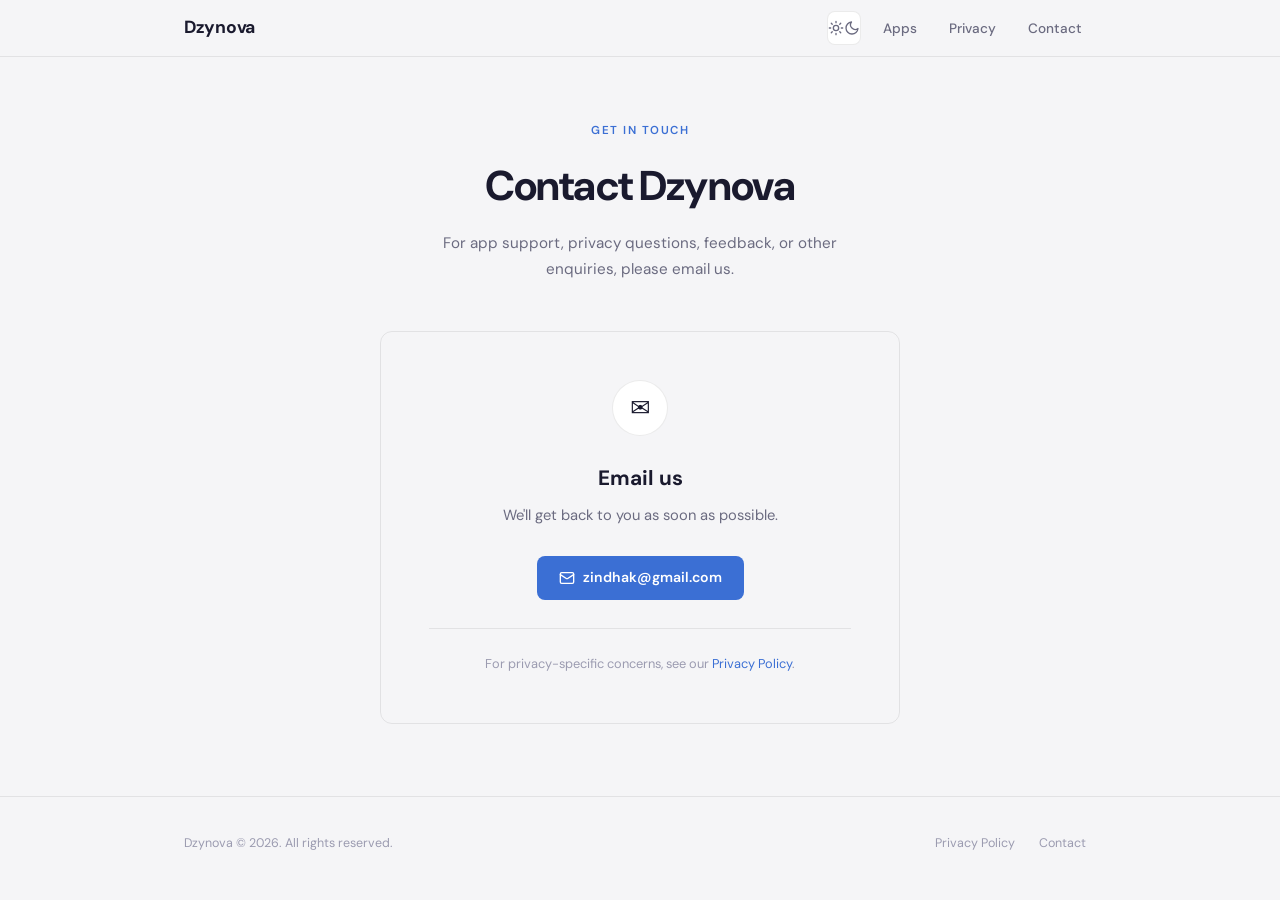
==== contact.html @ 192ff375 "Initial commit: Dzynova portfolio" ====
<!DOCTYPE html>
<html lang="en" data-theme="dark">
<head>
  <meta charset="UTF-8" />
  <meta name="viewport" content="width=device-width, initial-scale=1.0" />
  <title>Contact — Dzynova</title>
  <link rel="preconnect" href="https://fonts.googleapis.com" />
  <link rel="preconnect" href="https://fonts.gstatic.com" crossorigin />
  <link href="https://fonts.googleapis.com/css2?family=DM+Sans:wght@400;500;600;700&display=swap" rel="stylesheet" />
  <style>
    *,*::before,*::after{margin:0;padding:0;box-sizing:border-box}
    :root{--font:'DM Sans',system-ui,-apple-system,sans-serif;--radius:12px}
    [data-theme="dark"]{--bg:#0f0f12;--surface:#18181d;--surface-hover:#1e1e24;--border:rgba(255,255,255,.06);--border-hover:rgba(255,255,255,.1);--text:#eaeaef;--text-secondary:#8b8b9e;--text-tertiary:#55556a;--accent:#5b8def;--accent-hover:#7aa3f5}
    [data-theme="light"]{--bg:#f5f5f7;--surface:#fff;--surface-hover:#f0f0f2;--border:rgba(0,0,0,.08);--border-hover:rgba(0,0,0,.14);--text:#1a1a2e;--text-secondary:#6b6b80;--text-tertiary:#9b9bb0;--accent:#3b6fd4;--accent-hover:#2d5bb8}
    html{scroll-behavior:smooth}body{font-family:var(--font);background:var(--bg);color:var(--text);line-height:1.7;-webkit-font-smoothing:antialiased;transition:background .3s,color .3s}
    a{color:var(--accent);text-decoration:none;transition:color .2s}a:hover{color:var(--accent-hover)}
    .wrapper{max-width:960px;margin:0 auto;padding:0 24px}
    nav{position:sticky;top:0;z-index:100;background:var(--bg);border-bottom:1px solid var(--border);transition:background .3s,border-color .3s}nav .wrapper{display:flex;align-items:center;justify-content:space-between;height:56px}
    .logo{font-weight:700;font-size:1.1rem;color:var(--text);text-decoration:none;letter-spacing:-.3px;transition:color .3s}
    .nav-right{display:flex;align-items:center;gap:8px}
    .nav-links{display:flex;gap:4px;list-style:none}.nav-links a{color:var(--text-secondary);font-size:.85rem;font-weight:500;padding:6px 14px;border-radius:8px;transition:all .2s}.nav-links a:hover{color:var(--text);background:var(--surface)}
    .theme-toggle{width:34px;height:34px;border-radius:8px;border:1px solid var(--border);background:var(--surface);color:var(--text-secondary);cursor:pointer;display:flex;align-items:center;justify-content:center;transition:all .2s;flex-shrink:0}.theme-toggle:hover{color:var(--text);border-color:var(--border-hover);background:var(--surface-hover)}.theme-toggle svg{width:16px;height:16px}
    .hamburger{display:none;background:none;border:none;cursor:pointer;width:24px;height:18px;position:relative}.hamburger span{display:block;width:100%;height:1.5px;background:var(--text-secondary);border-radius:1px;position:absolute;left:0;transition:all .25s}.hamburger span:nth-child(1){top:0}.hamburger span:nth-child(2){top:8px}.hamburger span:nth-child(3){top:16px}
    @media(max-width:640px){.hamburger{display:block}.nav-links{position:fixed;top:56px;left:0;right:0;background:var(--bg);border-bottom:1px solid var(--border);flex-direction:column;padding:12px 24px 16px;gap:0;transform:translateY(-110%);transition:transform .3s,background .3s}.nav-links.open{transform:translateY(0)}.nav-links a{padding:10px 0;font-size:.95rem}}
    .page-header{padding:64px 0 48px;text-align:center}.section-label{font-size:.72rem;font-weight:600;text-transform:uppercase;letter-spacing:1.5px;color:var(--accent);margin-bottom:10px}.page-header h1{font-size:clamp(1.8rem,3.5vw,2.6rem);font-weight:700;letter-spacing:-.02em;margin-bottom:10px}.page-header p{color:var(--text-secondary);font-size:.95rem;max-width:420px;margin:0 auto}
    .contact-section{padding:0 0 72px}.contact-card{padding:48px;text-align:center;max-width:520px;margin:0 auto;border:1px solid var(--border);border-radius:var(--radius);transition:border-color .3s,background .3s}@media(max-width:600px){.contact-card{padding:32px 24px}}
    .contact-icon{width:56px;height:56px;border-radius:50%;background:var(--surface);border:1px solid var(--border);display:flex;align-items:center;justify-content:center;font-size:1.5rem;margin:0 auto 24px;transition:background .3s,border-color .3s}
    .contact-card h2{font-size:1.3rem;font-weight:700;margin-bottom:8px}.contact-card>p{color:var(--text-secondary);font-size:.92rem;margin-bottom:28px}
    .contact-email{display:inline-flex;align-items:center;gap:8px;padding:10px 22px;border-radius:8px;background:var(--accent);color:#fff;font-size:.88rem;font-weight:600;transition:background .2s}.contact-email:hover{background:var(--accent-hover);color:#fff}.contact-email svg{width:16px;height:16px}
    .contact-note{margin-top:28px;padding-top:24px;border-top:1px solid var(--border);transition:border-color .3s}.contact-note p{color:var(--text-tertiary);font-size:.8rem}
    footer{border-top:1px solid var(--border);padding:32px 0;transition:border-color .3s}footer .wrapper{display:flex;align-items:center;justify-content:space-between;flex-wrap:wrap;gap:12px}footer p{color:var(--text-tertiary);font-size:.78rem}.footer-links{display:flex;gap:4px}.footer-links a{color:var(--text-tertiary);font-size:.78rem;padding:4px 10px;border-radius:6px;transition:all .2s}.footer-links a:hover{color:var(--text);background:var(--surface)}
    .reveal{opacity:0;transform:translateY(16px);transition:opacity .5s ease,transform .5s ease}.reveal.visible{opacity:1;transform:translateY(0)}
  </style>
</head>
<body>
  <nav><div class="wrapper"><a href="index.html" class="logo">Dzynova</a><div class="nav-right"><button class="theme-toggle" onclick="toggleTheme()" aria-label="Toggle theme"><svg class="icon-sun" viewBox="0 0 24 24" fill="none" stroke="currentColor" stroke-width="2" stroke-linecap="round" stroke-linejoin="round"><circle cx="12" cy="12" r="4"/><path d="M12 2v2M12 20v2M4.93 4.93l1.41 1.41M17.66 17.66l1.41 1.41M2 12h2M20 12h2M6.34 17.66l-1.41 1.41M19.07 4.93l-1.41 1.41"/></svg><svg class="icon-moon" viewBox="0 0 24 24" fill="none" stroke="currentColor" stroke-width="2" stroke-linecap="round" stroke-linejoin="round"><path d="M21 12.79A9 9 0 1 1 11.21 3 7 7 0 0 0 21 12.79z"/></svg></button><button class="hamburger" onclick="document.querySelector('.nav-links').classList.toggle('open')" aria-label="Menu"><span></span><span></span><span></span></button><ul class="nav-links"><li><a href="index.html#apps">Apps</a></li><li><a href="privacy.html">Privacy</a></li><li><a href="contact.html">Contact</a></li></ul></div></div></nav>
  <section class="page-header"><div class="wrapper"><div class="section-label">Get in touch</div><h1>Contact Dzynova</h1><p>For app support, privacy questions, feedback, or other enquiries, please email us.</p></div></section>
  <section class="contact-section"><div class="wrapper"><div class="contact-card reveal">
    <div class="contact-icon">✉️</div><h2>Email us</h2><p>We'll get back to you as soon as possible.</p>
    <a href="mailto:zindhak@gmail.com" class="contact-email"><svg viewBox="0 0 24 24" fill="none" stroke="currentColor" stroke-width="2" stroke-linecap="round" stroke-linejoin="round"><rect x="2" y="4" width="20" height="16" rx="2"/><path d="m22 7-8.97 5.7a1.94 1.94 0 0 1-2.06 0L2 7"/></svg> zindhak@gmail.com</a>
    <div class="contact-note"><p>For privacy-specific concerns, see our <a href="privacy.html">Privacy Policy</a>.</p></div>
  </div></div></section>
  <footer><div class="wrapper"><p>Dzynova © 2026. All rights reserved.</p><div class="footer-links"><a href="privacy.html">Privacy Policy</a><a href="contact.html">Contact</a></div></div></footer>
  <script>const html=document.documentElement;function getPreferredTheme(){const s=localStorage.getItem('theme');if(s)return s;return window.matchMedia('(prefers-color-scheme:light)').matches?'light':'dark'}function applyTheme(t){html.setAttribute('data-theme',t)}function toggleTheme(){const cur=html.getAttribute('data-theme');applyTheme(cur==='dark'?'light':'dark');localStorage.setItem('theme',html.getAttribute('data-theme'))}applyTheme(getPreferredTheme());window.matchMedia('(prefers-color-scheme:dark)').addEventListener('change',e=>{if(!localStorage.getItem('theme'))applyTheme(e.target.matches?'dark':'light')});const r=document.querySelectorAll('.reveal'),o=new IntersectionObserver(e=>{e.forEach((e,i)=>{if(e.isIntersecting){setTimeout(()=>e.target.classList.add('visible'),i*50);o.unobserve(e.target)}})},{threshold:.1});r.forEach(e=>o.observe(e));document.querySelectorAll('.nav-links a').forEach(a=>a.addEventListener('click',()=>document.querySelector('.nav-links').classList.remove('open')));</script>
</body>
</html>
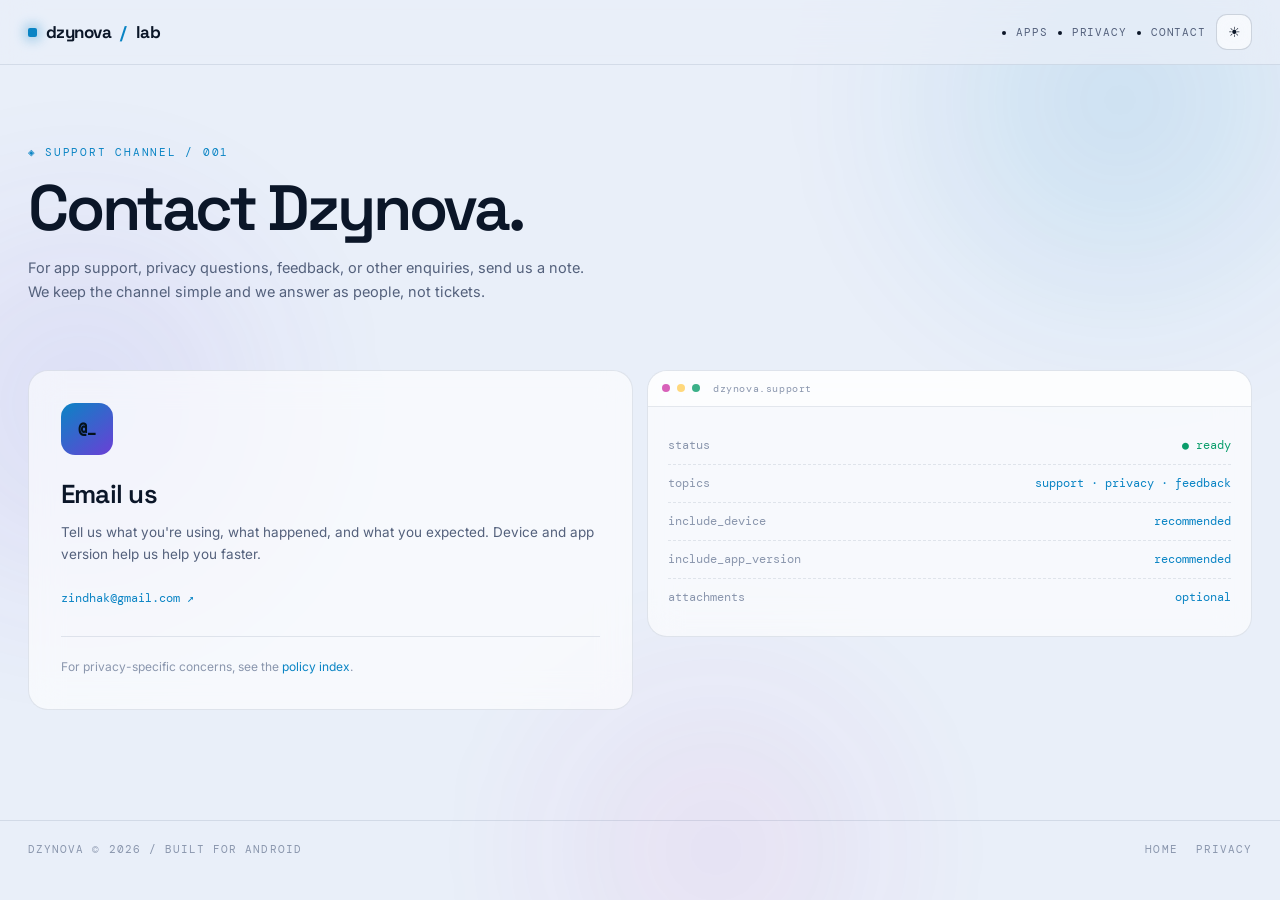
==== commit a8358726: "Redesign site with Glass Device Lab and Aurora Terminal blend Rebuild homepage, privacy index, conta" ====
--- a/contact.html
+++ b/contact.html
@@ -4,43 +4,66 @@
   <meta charset="UTF-8" />
   <meta name="viewport" content="width=device-width, initial-scale=1.0" />
   <title>Contact — Dzynova</title>
-  <link rel="preconnect" href="https://fonts.googleapis.com" />
-  <link rel="preconnect" href="https://fonts.gstatic.com" crossorigin />
-  <link href="https://fonts.googleapis.com/css2?family=DM+Sans:wght@400;500;600;700&display=swap" rel="stylesheet" />
-  <style>
-    *,*::before,*::after{margin:0;padding:0;box-sizing:border-box}
-    :root{--font:'DM Sans',system-ui,-apple-system,sans-serif;--radius:12px}
-    [data-theme="dark"]{--bg:#0f0f12;--surface:#18181d;--surface-hover:#1e1e24;--border:rgba(255,255,255,.06);--border-hover:rgba(255,255,255,.1);--text:#eaeaef;--text-secondary:#8b8b9e;--text-tertiary:#55556a;--accent:#5b8def;--accent-hover:#7aa3f5}
-    [data-theme="light"]{--bg:#f5f5f7;--surface:#fff;--surface-hover:#f0f0f2;--border:rgba(0,0,0,.08);--border-hover:rgba(0,0,0,.14);--text:#1a1a2e;--text-secondary:#6b6b80;--text-tertiary:#9b9bb0;--accent:#3b6fd4;--accent-hover:#2d5bb8}
-    html{scroll-behavior:smooth}body{font-family:var(--font);background:var(--bg);color:var(--text);line-height:1.7;-webkit-font-smoothing:antialiased;transition:background .3s,color .3s}
-    a{color:var(--accent);text-decoration:none;transition:color .2s}a:hover{color:var(--accent-hover)}
-    .wrapper{max-width:960px;margin:0 auto;padding:0 24px}
-    nav{position:sticky;top:0;z-index:100;background:var(--bg);border-bottom:1px solid var(--border);transition:background .3s,border-color .3s}nav .wrapper{display:flex;align-items:center;justify-content:space-between;height:56px}
-    .logo{font-weight:700;font-size:1.1rem;color:var(--text);text-decoration:none;letter-spacing:-.3px;transition:color .3s}
-    .nav-right{display:flex;align-items:center;gap:8px}
-    .nav-links{display:flex;gap:4px;list-style:none}.nav-links a{color:var(--text-secondary);font-size:.85rem;font-weight:500;padding:6px 14px;border-radius:8px;transition:all .2s}.nav-links a:hover{color:var(--text);background:var(--surface)}
-    .theme-toggle{width:34px;height:34px;border-radius:8px;border:1px solid var(--border);background:var(--surface);color:var(--text-secondary);cursor:pointer;display:flex;align-items:center;justify-content:center;transition:all .2s;flex-shrink:0}.theme-toggle:hover{color:var(--text);border-color:var(--border-hover);background:var(--surface-hover)}.theme-toggle svg{width:16px;height:16px}
-    .hamburger{display:none;background:none;border:none;cursor:pointer;width:24px;height:18px;position:relative}.hamburger span{display:block;width:100%;height:1.5px;background:var(--text-secondary);border-radius:1px;position:absolute;left:0;transition:all .25s}.hamburger span:nth-child(1){top:0}.hamburger span:nth-child(2){top:8px}.hamburger span:nth-child(3){top:16px}
-    @media(max-width:640px){.hamburger{display:block}.nav-links{position:fixed;top:56px;left:0;right:0;background:var(--bg);border-bottom:1px solid var(--border);flex-direction:column;padding:12px 24px 16px;gap:0;transform:translateY(-110%);transition:transform .3s,background .3s}.nav-links.open{transform:translateY(0)}.nav-links a{padding:10px 0;font-size:.95rem}}
-    .page-header{padding:64px 0 48px;text-align:center}.section-label{font-size:.72rem;font-weight:600;text-transform:uppercase;letter-spacing:1.5px;color:var(--accent);margin-bottom:10px}.page-header h1{font-size:clamp(1.8rem,3.5vw,2.6rem);font-weight:700;letter-spacing:-.02em;margin-bottom:10px}.page-header p{color:var(--text-secondary);font-size:.95rem;max-width:420px;margin:0 auto}
-    .contact-section{padding:0 0 72px}.contact-card{padding:48px;text-align:center;max-width:520px;margin:0 auto;border:1px solid var(--border);border-radius:var(--radius);transition:border-color .3s,background .3s}@media(max-width:600px){.contact-card{padding:32px 24px}}
-    .contact-icon{width:56px;height:56px;border-radius:50%;background:var(--surface);border:1px solid var(--border);display:flex;align-items:center;justify-content:center;font-size:1.5rem;margin:0 auto 24px;transition:background .3s,border-color .3s}
-    .contact-card h2{font-size:1.3rem;font-weight:700;margin-bottom:8px}.contact-card>p{color:var(--text-secondary);font-size:.92rem;margin-bottom:28px}
-    .contact-email{display:inline-flex;align-items:center;gap:8px;padding:10px 22px;border-radius:8px;background:var(--accent);color:#fff;font-size:.88rem;font-weight:600;transition:background .2s}.contact-email:hover{background:var(--accent-hover);color:#fff}.contact-email svg{width:16px;height:16px}
-    .contact-note{margin-top:28px;padding-top:24px;border-top:1px solid var(--border);transition:border-color .3s}.contact-note p{color:var(--text-tertiary);font-size:.8rem}
-    footer{border-top:1px solid var(--border);padding:32px 0;transition:border-color .3s}footer .wrapper{display:flex;align-items:center;justify-content:space-between;flex-wrap:wrap;gap:12px}footer p{color:var(--text-tertiary);font-size:.78rem}.footer-links{display:flex;gap:4px}.footer-links a{color:var(--text-tertiary);font-size:.78rem;padding:4px 10px;border-radius:6px;transition:all .2s}.footer-links a:hover{color:var(--text);background:var(--surface)}
-    .reveal{opacity:0;transform:translateY(16px);transition:opacity .5s ease,transform .5s ease}.reveal.visible{opacity:1;transform:translateY(0)}
-  </style>
+  <link rel="stylesheet" href="styles.css" />
 </head>
 <body>
-  <nav><div class="wrapper"><a href="index.html" class="logo">Dzynova</a><div class="nav-right"><button class="theme-toggle" onclick="toggleTheme()" aria-label="Toggle theme"><svg class="icon-sun" viewBox="0 0 24 24" fill="none" stroke="currentColor" stroke-width="2" stroke-linecap="round" stroke-linejoin="round"><circle cx="12" cy="12" r="4"/><path d="M12 2v2M12 20v2M4.93 4.93l1.41 1.41M17.66 17.66l1.41 1.41M2 12h2M20 12h2M6.34 17.66l-1.41 1.41M19.07 4.93l-1.41 1.41"/></svg><svg class="icon-moon" viewBox="0 0 24 24" fill="none" stroke="currentColor" stroke-width="2" stroke-linecap="round" stroke-linejoin="round"><path d="M21 12.79A9 9 0 1 1 11.21 3 7 7 0 0 0 21 12.79z"/></svg></button><button class="hamburger" onclick="document.querySelector('.nav-links').classList.toggle('open')" aria-label="Menu"><span></span><span></span><span></span></button><ul class="nav-links"><li><a href="index.html#apps">Apps</a></li><li><a href="privacy.html">Privacy</a></li><li><a href="contact.html">Contact</a></li></ul></div></div></nav>
-  <section class="page-header"><div class="wrapper"><div class="section-label">Get in touch</div><h1>Contact Dzynova</h1><p>For app support, privacy questions, feedback, or other enquiries, please email us.</p></div></section>
-  <section class="contact-section"><div class="wrapper"><div class="contact-card reveal">
-    <div class="contact-icon">✉️</div><h2>Email us</h2><p>We'll get back to you as soon as possible.</p>
-    <a href="mailto:zindhak@gmail.com" class="contact-email"><svg viewBox="0 0 24 24" fill="none" stroke="currentColor" stroke-width="2" stroke-linecap="round" stroke-linejoin="round"><rect x="2" y="4" width="20" height="16" rx="2"/><path d="m22 7-8.97 5.7a1.94 1.94 0 0 1-2.06 0L2 7"/></svg> zindhak@gmail.com</a>
-    <div class="contact-note"><p>For privacy-specific concerns, see our <a href="privacy.html">Privacy Policy</a>.</p></div>
-  </div></div></section>
-  <footer><div class="wrapper"><p>Dzynova © 2026. All rights reserved.</p><div class="footer-links"><a href="privacy.html">Privacy Policy</a><a href="contact.html">Contact</a></div></div></footer>
-  <script>const html=document.documentElement;function getPreferredTheme(){const s=localStorage.getItem('theme');if(s)return s;return window.matchMedia('(prefers-color-scheme:light)').matches?'light':'dark'}function applyTheme(t){html.setAttribute('data-theme',t)}function toggleTheme(){const cur=html.getAttribute('data-theme');applyTheme(cur==='dark'?'light':'dark');localStorage.setItem('theme',html.getAttribute('data-theme'))}applyTheme(getPreferredTheme());window.matchMedia('(prefers-color-scheme:dark)').addEventListener('change',e=>{if(!localStorage.getItem('theme'))applyTheme(e.target.matches?'dark':'light')});const r=document.querySelectorAll('.reveal'),o=new IntersectionObserver(e=>{e.forEach((e,i)=>{if(e.isIntersecting){setTimeout(()=>e.target.classList.add('visible'),i*50);o.unobserve(e.target)}})},{threshold:.1});r.forEach(e=>o.observe(e));document.querySelectorAll('.nav-links a').forEach(a=>a.addEventListener('click',()=>document.querySelector('.nav-links').classList.remove('open')));</script>
+  <div class="aurora-bg"><i></i><i></i><i></i></div>
+
+  <nav>
+    <div class="wrapper">
+      <a href="index.html" class="brand"><i></i>dzynova<span>/</span>lab</a>
+      <div class="nav-actions">
+        <ul class="navlinks">
+          <li><a href="index.html#apps">Apps</a></li>
+          <li><a href="privacy.html">Privacy</a></li>
+          <li><a href="contact.html">Contact</a></li>
+        </ul>
+        <button class="theme-toggle" onclick="toggleTheme()" aria-label="Toggle theme">☾</button>
+        <button class="menu-btn" aria-label="Open menu"></button>
+      </div>
+    </div>
+  </nav>
+
+  <main>
+    <header class="page-header">
+      <div class="wrapper reveal">
+        <span class="eyebrow">◈ Support channel / 001</span>
+        <h1>Contact Dzynova.</h1>
+        <p>For app support, privacy questions, feedback, or other enquiries, send us a note. We keep the channel simple and we answer as people, not tickets.</p>
+      </div>
+    </header>
+
+    <section class="contact-section">
+      <div class="wrapper contact-layout">
+        <div class="contact-card reveal">
+          <div class="contact-icon">@_</div>
+          <h2>Email us</h2>
+          <p>Tell us what you're using, what happened, and what you expected. Device and app version help us help you faster.</p>
+          <a class="contact-email" href="mailto:zindhak@gmail.com">zindhak@gmail.com ↗</a>
+          <div class="contact-note">For privacy-specific concerns, see the <a href="privacy.html">policy index</a>.</div>
+        </div>
+
+        <div class="contact-terminal reveal">
+          <div class="term-head"><i></i><i></i><i></i><span>dzynova.support</span></div>
+          <div class="term-body">
+            <div class="term-row"><span class="k">status</span><span class="v ok">● ready</span></div>
+            <div class="term-row"><span class="k">topics</span><span class="v">support · privacy · feedback</span></div>
+            <div class="term-row"><span class="k">include_device</span><span class="v">recommended</span></div>
+            <div class="term-row"><span class="k">include_app_version</span><span class="v">recommended</span></div>
+            <div class="term-row"><span class="k">attachments</span><span class="v">optional</span></div>
+          </div>
+        </div>
+      </div>
+    </section>
+  </main>
+
+  <footer>
+    <div class="wrapper">
+      <span>Dzynova © 2026 / Built for Android</span>
+      <div class="links"><a href="index.html">Home</a><a href="privacy.html">Privacy</a></div>
+    </div>
+  </footer>
+
+  <script src="app.js"></script>
 </body>
 </html>
--- a/styles.css
+++ b/styles.css
@@ -0,0 +1,285 @@
+@import url('https://fonts.googleapis.com/css2?family=DM+Mono:wght@400;500&family=Inter:wght@400;500;600&family=Space+Grotesk:wght@400;500;600;700&display=swap');
+
+/* ============================================================
+   DZYNOVA — Glass Device Lab × Aurora Terminal
+   ============================================================ */
+*,*::before,*::after{box-sizing:border-box}
+html{scroll-behavior:smooth}
+
+html[data-theme="dark"]{
+  --bg:#05080f; --bg2:#0a1120;
+  --glass:rgba(255,255,255,.045); --glass2:rgba(255,255,255,.075);
+  --line:rgba(255,255,255,.10); --line2:rgba(255,255,255,.16);
+  --ink:#eaf2ff; --muted:#93a4c2; --faint:#5d6d8c;
+  --cyan:#3cdbff; --violet:#a86cff; --mint:#5cffc8; --pink:#ff6fd8;
+  --glow1:rgba(60,219,255,.30); --glow2:rgba(168,108,255,.26); --glow3:rgba(255,111,216,.18);
+  --shadow:0 30px 80px rgba(0,0,0,.55);
+}
+html[data-theme="light"]{
+  --bg:#e9eff9; --bg2:#f7faff;
+  --glass:rgba(255,255,255,.62); --glass2:rgba(255,255,255,.85);
+  --line:rgba(16,40,80,.10); --line2:rgba(16,40,80,.18);
+  --ink:#0b1628; --muted:#54617c; --faint:#8a96ad;
+  --cyan:#0a84c4; --violet:#6b3fd6; --mint:#0a9d6b; --pink:#cf3aa8;
+  --glow1:rgba(10,132,196,.22); --glow2:rgba(107,63,214,.18); --glow3:rgba(207,58,168,.14);
+  --shadow:0 26px 60px rgba(30,60,120,.18);
+}
+:root{--mono:'DM Mono',monospace;--disp:'Space Grotesk',sans-serif;--body:Inter,system-ui,sans-serif}
+
+body{margin:0;font-family:var(--body);background:var(--bg);color:var(--ink);line-height:1.65;
+  -webkit-font-smoothing:antialiased;transition:background .45s ease,color .45s ease}
+a{color:var(--cyan);text-decoration:none;transition:color .2s}
+a:hover{color:var(--violet)}
+h1,h2,h3,h4{margin:0;line-height:1.08;letter-spacing:-.04em}
+.wrapper{width:min(1240px,calc(100% - 56px));margin:0 auto}
+
+/* ---------- AMBIENT AURORA (global, fixed) ---------- */
+.aurora-bg{position:fixed;inset:0;z-index:-1;overflow:hidden;pointer-events:none}
+.aurora-bg i{position:absolute;border-radius:50%;filter:blur(90px);opacity:.85}
+.aurora-bg i:nth-child(1){width:560px;height:560px;top:-180px;right:-120px;background:radial-gradient(circle,var(--glow1),transparent 65%);animation:drift 17s ease-in-out infinite}
+.aurora-bg i:nth-child(2){width:520px;height:520px;top:16%;left:-180px;background:radial-gradient(circle,var(--glow2),transparent 65%);animation:drift 22s ease-in-out infinite reverse}
+.aurora-bg i:nth-child(3){width:460px;height:460px;bottom:-180px;left:38%;background:radial-gradient(circle,var(--glow3),transparent 65%);animation:drift 26s ease-in-out infinite}
+
+/* ---------- NAV ---------- */
+nav{position:sticky;top:0;z-index:50;border-bottom:1px solid var(--line);
+  background:color-mix(in srgb,var(--bg) 72%,transparent);backdrop-filter:blur(18px)}
+nav .wrapper{display:flex;align-items:center;justify-content:space-between;gap:18px;min-height:64px}
+.brand{display:flex;align-items:center;gap:9px;font:700 17px var(--disp);letter-spacing:-.03em;color:var(--ink)}
+.brand i{width:9px;height:9px;border-radius:2px;background:var(--cyan);box-shadow:0 0 14px var(--cyan)}
+.brand span{color:var(--cyan)}
+nav .navlinks{display:flex;gap:24px;font:11px var(--mono);text-transform:uppercase;letter-spacing:.08em}
+nav .navlinks a{color:var(--muted)}
+nav .navlinks a:hover{color:var(--cyan)}
+.nav-actions{display:flex;align-items:center;gap:10px}
+.theme-toggle{width:36px;height:36px;border-radius:11px;border:1px solid var(--line2);background:var(--glass);
+  color:var(--ink);display:grid;place-items:center;backdrop-filter:blur(12px);cursor:pointer;transition:.2s;font-size:14px}
+.theme-toggle:hover{border-color:var(--cyan);color:var(--cyan)}
+.menu-btn{display:none;width:36px;height:36px;border-radius:11px;border:1px solid var(--line2);background:var(--glass);cursor:pointer}
+.menu-btn::before{content:'';display:block;width:16px;height:1.5px;background:var(--muted);margin:0 auto;box-shadow:0 5px 0 var(--muted),0 -5px 0 var(--muted)}
+
+/* ---------- REUSABLE ---------- */
+.eyebrow, .section-label{display:inline-flex;align-items:center;gap:9px;font:11px var(--mono);
+  text-transform:uppercase;letter-spacing:.16em;color:var(--cyan)}
+.btn{display:inline-flex;align-items:center;gap:10px;padding:14px 20px;border-radius:99px;border:1px solid transparent;
+  font-size:12.5px;font-weight:600;transition:.25s;cursor:pointer}
+.btn.primary{background:linear-gradient(120deg,var(--cyan),var(--violet));color:#04121c;box-shadow:0 12px 34px var(--glow1)}
+.btn.primary:hover{transform:translateY(-3px);box-shadow:0 18px 42px var(--glow1);color:#04121c}
+.btn.ghost{border-color:var(--line2);background:var(--glass);color:var(--ink);backdrop-filter:blur(12px)}
+.btn.ghost:hover{border-color:var(--cyan);color:var(--cyan)}
+.reveal{opacity:0;transform:translateY(20px);transition:opacity .7s ease,transform .7s ease}
+.reveal.in{opacity:1;transform:none}
+
+/* ---------- HERO ---------- */
+.hero{position:relative;padding:64px 0 56px}
+.hero-grid{display:grid;grid-template-columns:1.05fr .95fr;gap:56px;align-items:center}
+.hero h1{font:600 clamp(42px,5.6vw,74px)/.94 var(--disp);letter-spacing:-.05em;margin:16px 0 20px}
+.hero h1 em{font-style:normal;background:linear-gradient(120deg,var(--cyan),var(--violet));-webkit-background-clip:text;background-clip:text;color:transparent}
+.hero .lead{color:var(--muted);max-width:460px;font-size:14.5px}
+.hero .actions{display:flex;gap:12px;flex-wrap:wrap;margin-top:26px}
+.hero-stats{display:flex;gap:30px;margin-top:34px;padding-top:22px;border-top:1px solid var(--line)}
+.stat b{display:block;font:600 22px var(--disp);letter-spacing:-.03em}
+.stat span{font:10px var(--mono);text-transform:uppercase;letter-spacing:.1em;color:var(--faint)}
+
+/* ---------- DEVICE STAGE ---------- */
+.device-stage{position:relative;display:grid;place-items:center;min-height:520px}
+.phone{position:relative;width:248px;height:500px;border-radius:40px;padding:14px;border:1px solid var(--line2);
+  background:linear-gradient(165deg,var(--glass2),var(--glass));backdrop-filter:blur(22px);
+  box-shadow:var(--shadow),0 0 90px var(--glow1);animation:float 6s ease-in-out infinite;z-index:2}
+.notch{width:72px;height:16px;border-radius:99px;background:var(--bg);margin:4px auto 22px;border:1px solid var(--line)}
+.screen{padding:0 6px}
+.screen .tag{font:10px var(--mono);text-transform:uppercase;letter-spacing:.12em;color:var(--faint)}
+.screen .num{font:600 44px/1.05 var(--disp);letter-spacing:-.05em;margin:8px 0 4px}
+.screen .sub{font:11px var(--mono);color:var(--muted)}
+.chart{height:112px;margin:20px 0;border-radius:14px;border:1px solid var(--line);
+  background:linear-gradient(180deg,var(--glow1),transparent);position:relative;overflow:hidden}
+.chart .area{position:absolute;inset:14px 12px 0;clip-path:polygon(0 82%,12% 66%,24% 74%,37% 32%,49% 50%,62% 18%,76% 30%,88% 6%,100% 14%,100% 100%,0 100%);background:linear-gradient(180deg,var(--cyan),transparent)}
+.chart .line{position:absolute;inset:14px 12px 0;clip-path:polygon(0 82%,12% 66%,24% 74%,37% 32%,49% 50%,62% 18%,76% 30%,88% 6%,100% 14%,100% calc(100% - 1px),0 calc(100% - 1px));background:var(--cyan)}
+.screen .rows{margin-top:6px}
+.screen .rows .r{display:flex;justify-content:space-between;padding:9px 0;border-bottom:1px dashed var(--line);font:10.5px var(--mono);color:var(--muted)}
+.screen .rows .r b{color:var(--mint);font-weight:500}
+.phone-cta{margin-top:18px;padding:13px;border-radius:13px;text-align:center;background:linear-gradient(120deg,var(--cyan),var(--violet));color:#04121c;font-size:12px;font-weight:700}
+
+/* terminal (Aurora layer) */
+.terminal{width:280px;z-index:3;border-radius:16px;border:1px solid var(--line2);
+  background:color-mix(in srgb,var(--bg) 78%,transparent);backdrop-filter:blur(20px);box-shadow:var(--shadow);overflow:hidden}
+.device-stage .terminal{position:absolute;right:-6px;bottom:6px;animation:float 7s ease-in-out infinite .6s}
+.term-head{display:flex;align-items:center;gap:7px;padding:11px 14px;border-bottom:1px solid var(--line);background:var(--glass)}
+.term-head i{width:8px;height:8px;border-radius:50%;background:var(--pink);opacity:.8}
+.term-head i:nth-child(2){background:#ffcf5c}
+.term-head i:nth-child(3){background:var(--mint)}
+.term-head span{margin-left:6px;font:10px var(--mono);color:var(--faint);letter-spacing:.06em}
+.term-body{padding:12px 14px}
+.term-row{display:flex;justify-content:space-between;gap:12px;padding:7px 0;font:10.5px var(--mono);border-bottom:1px dashed var(--line)}
+.term-row:last-child{border-bottom:0}
+.term-row .k{color:var(--faint)}
+.term-row .v{color:var(--cyan);text-align:right}
+.term-row .v.ok{color:var(--mint)}
+.cursor{display:inline-block;width:7px;height:12px;background:var(--mint);margin-left:2px;vertical-align:-2px;animation:blink 1.1s steps(1) infinite}
+
+/* ---------- SECTION BLOCKS ---------- */
+section.block{position:relative;padding:56px 0}
+.block-head{display:flex;align-items:flex-end;justify-content:space-between;gap:24px;margin-bottom:24px;flex-wrap:wrap}
+.block-head h2{font:600 clamp(26px,3.4vw,40px)/1 var(--disp);letter-spacing:-.04em;margin:12px 0 0}
+.block-head p{color:var(--muted);font-size:13.5px;max-width:360px;margin:0}
+
+.appgrid{display:grid;grid-template-columns:repeat(3,1fr);gap:14px}
+.card{position:relative;border-radius:18px;padding:22px;border:1px solid var(--line);background:var(--glass);
+  backdrop-filter:blur(16px);transition:transform .3s,box-shadow .3s,border-color .3s;overflow:hidden}
+.card:hover{transform:translateY(-8px);border-color:var(--line2);box-shadow:0 24px 50px rgba(0,0,0,.35)}
+.card::after{content:'';position:absolute;width:150px;height:150px;right:-60px;bottom:-70px;border-radius:50%;filter:blur(40px);opacity:.5;background:var(--cyan)}
+.card:nth-child(2)::after{background:var(--violet)}
+.card:nth-child(3)::after{background:var(--pink)}
+.card .idx{font:10px var(--mono);color:var(--faint);letter-spacing:.1em}
+.aicon{width:42px;height:42px;border-radius:12px;display:grid;place-items:center;font:600 12px var(--mono);margin:34px 0 20px;
+  background:linear-gradient(140deg,var(--cyan),var(--violet));color:#04121c}
+.card:nth-child(2) .aicon{background:linear-gradient(140deg,var(--violet),var(--pink))}
+.card:nth-child(3) .aicon{background:linear-gradient(140deg,var(--mint),var(--cyan));color:#04201a}
+.card h3{font:600 18px var(--disp);letter-spacing:-.02em}
+.card p{color:var(--muted);font-size:12.5px;line-height:1.6;margin:8px 0 18px}
+.card .meta{display:flex;justify-content:space-between;align-items:center;padding-top:14px;border-top:1px solid var(--line);
+  font:10px var(--mono);text-transform:uppercase;letter-spacing:.08em;color:var(--faint);position:relative;z-index:1}
+.card .meta a{color:var(--cyan)}
+
+.split{display:grid;grid-template-columns:1.35fr 1fr;gap:14px}
+.panel{border-radius:18px;border:1px solid var(--line);background:var(--glass);backdrop-filter:blur(16px);padding:24px;overflow:hidden}
+.panel h3{font:600 20px var(--disp);margin:0 0 10px;letter-spacing:-.03em}
+.panel p{color:var(--muted);font-size:13px;line-height:1.65;margin:0}
+.panel .bar-line{height:6px;border-radius:99px;background:var(--line);margin:14px 0}
+.panel .bar-line.short{width:58%}
+.panel .term-head{margin:-24px -24px 16px;border-radius:18px 18px 0 0}
+.toc{list-style:none;margin:14px 0 0;padding:0;font:11px var(--mono);color:var(--muted)}
+.toc li{display:flex;justify-content:space-between;gap:12px;padding:9px 0;border-bottom:1px dashed var(--line)}
+.toc li:last-child{border-bottom:0}
+.toc li b{color:var(--cyan);font-weight:500}
+
+.cta-band{position:relative;margin:8px 0 30px;padding:38px;border-radius:22px;border:1px solid var(--line2);
+  background:linear-gradient(120deg,var(--glass2),var(--glass));backdrop-filter:blur(20px);
+  display:flex;justify-content:space-between;align-items:center;gap:28px;overflow:hidden;flex-wrap:wrap}
+.cta-band::before{content:'';position:absolute;inset:0;background:radial-gradient(circle at 85% 0%,var(--glow1),transparent 55%);pointer-events:none}
+.cta-band h2{font:600 clamp(22px,3vw,34px)/1.05 var(--disp);letter-spacing:-.04em;max-width:520px;position:relative}
+.cta-band h2 em{font-style:normal;color:var(--cyan)}
+
+/* ---------- FOOTER ---------- */
+footer{position:relative;border-top:1px solid var(--line);margin-top:20px}
+footer .wrapper{display:flex;justify-content:space-between;align-items:center;gap:16px;padding:22px 0;
+  font:10.5px var(--mono);text-transform:uppercase;letter-spacing:.1em;color:var(--faint);flex-wrap:wrap}
+footer .links{display:flex;gap:18px}
+footer .links a{color:var(--faint)}
+footer .links a:hover{color:var(--cyan)}
+
+/* ---------- PAGE HEADER (interior pages) ---------- */
+.page-header{padding:72px 0 40px}
+.page-header h1{font:600 clamp(36px,5vw,64px)/.98 var(--disp);letter-spacing:-.05em;margin:14px 0 16px}
+.page-header p{color:var(--muted);max-width:560px;font-size:14.5px;margin:0}
+
+/* ---------- PRIVACY INDEX ---------- */
+.overview-section{padding:8px 0 34px}
+.overview-card{max-width:780px;border-radius:18px;border:1px solid var(--line);background:var(--glass);
+  backdrop-filter:blur(16px);padding:28px}
+.overview-card h2{font:600 22px var(--disp);margin-bottom:14px}
+.overview-card p{color:var(--muted);font-size:13.5px;margin:0 0 12px}
+.overview-card p:last-child{margin-bottom:0}
+.policy-links{padding:6px 0 80px}
+.policy-grid{display:grid;grid-template-columns:repeat(3,1fr);gap:14px;margin-top:18px}
+.policy-link{display:flex;flex-direction:column;min-height:210px;border-radius:18px;border:1px solid var(--line);
+  background:var(--glass);backdrop-filter:blur(16px);padding:24px;transition:transform .3s,border-color .3s,box-shadow .3s}
+.policy-link:hover{transform:translateY(-6px);border-color:var(--line2);box-shadow:0 22px 46px rgba(0,0,0,.32)}
+.pl-icon{font:600 12px var(--mono);color:var(--cyan);letter-spacing:.06em}
+.pl-text{margin-top:auto}
+.pl-text h3{color:var(--ink);font:600 18px var(--disp)}
+.pl-text p{color:var(--muted);font-size:12.5px;margin:6px 0 0}
+.pl-arrow{align-self:flex-end;color:var(--faint);font-size:18px;transition:.2s}
+.policy-link:hover .pl-arrow{color:var(--cyan);transform:translate(3px,-3px)}
+
+/* ---------- PRIVACY DETAIL ---------- */
+.breadcrumb{padding:22px 0 0}
+.breadcrumb a{font:11px var(--mono);text-transform:uppercase;letter-spacing:.08em;color:var(--muted)}
+.breadcrumb a:hover{color:var(--cyan)}
+.page-header .app-badge{display:inline-flex;align-items:center;gap:8px;padding:6px 13px;border-radius:99px;
+  border:1px solid var(--line2);background:var(--glass);font:10px var(--mono);letter-spacing:.08em;text-transform:uppercase;color:var(--cyan)}
+.page-header .updated{font:11px var(--mono);color:var(--faint);margin-top:10px}
+.privacy-section{padding:24px 0 80px}
+.privacy-layout{display:grid;grid-template-columns:240px 1fr;gap:26px;align-items:start}
+.privacy-toc{position:sticky;top:84px;border-radius:18px;border:1px solid var(--line);background:var(--glass);
+  backdrop-filter:blur(16px);padding:20px}
+.toc-title{display:block;font:10px var(--mono);text-transform:uppercase;letter-spacing:.14em;color:var(--faint);margin-bottom:12px}
+.privacy-toc ol{margin:0;padding:0;list-style:none;counter-reset:toc}
+.privacy-toc li{counter-increment:toc;margin-bottom:3px}
+.privacy-toc a{display:flex;gap:9px;font-size:12px;color:var(--muted);padding:5px 0;line-height:1.4}
+.privacy-toc a::before{content:counter(toc,decimal-leading-zero);font:10px var(--mono);color:var(--faint);flex:none;padding-top:2px}
+.privacy-toc a:hover{color:var(--cyan)}
+.privacy-card{border-radius:20px;border:1px solid var(--line);background:var(--glass);backdrop-filter:blur(16px);
+  padding:38px;max-width:840px}
+.privacy-card>p{margin:0 0 16px}
+.privacy-card h3{font:600 17px var(--disp);letter-spacing:-.02em;margin:34px 0 10px;padding-top:22px;border-top:1px solid var(--line)}
+.privacy-card h3:first-of-type{margin-top:0;padding-top:0;border-top:0}
+.privacy-card p,.privacy-card li{color:var(--muted);font-size:13.5px;line-height:1.75}
+.privacy-card ul{padding-left:20px;margin:12px 0}
+.privacy-card li{margin-bottom:7px}
+.privacy-card strong{color:var(--ink)}
+.privacy-card em{color:var(--faint);font-style:normal}
+.privacy-card code{padding:2px 6px;border-radius:6px;background:var(--glass2);border:1px solid var(--line);
+  font:11px var(--mono);color:var(--cyan)}
+.info-grid{border-radius:14px;border:1px solid var(--line);background:var(--glass2);padding:16px 20px;margin:16px 0 22px}
+.info-grid .row{display:flex;justify-content:space-between;gap:18px;padding:8px 0;font:11.5px var(--mono);border-bottom:1px dashed var(--line)}
+.info-grid .row:last-child{border-bottom:0}
+.info-grid .label{color:var(--faint)}
+.info-grid .value{color:var(--cyan);text-align:right}
+.callout{border-radius:0 14px 14px 0;border:1px solid var(--line);border-left:2px solid var(--mint);
+  background:var(--glass2);padding:16px 20px;margin:18px 0;font-size:13px;color:var(--muted);line-height:1.7}
+.callout strong{color:var(--ink)}
+.highlight-box{border-radius:14px;border:1px solid var(--line2);background:var(--glass2);padding:22px 24px;margin:20px 0}
+.highlight-box p{color:var(--muted);font-size:13.5px;margin:0 0 6px}
+.highlight-box strong{color:var(--ink)}
+.privacy-card .subhead{font:600 14px var(--disp);color:var(--ink);letter-spacing:-.01em;margin:20px 0 6px}
+
+/* ---------- CONTACT ---------- */
+.contact-section{padding:26px 0 90px}
+.contact-layout{display:grid;grid-template-columns:1fr 1fr;gap:14px;align-items:start}
+.contact-card{border-radius:20px;border:1px solid var(--line);background:var(--glass);backdrop-filter:blur(16px);padding:32px}
+.contact-icon{width:52px;height:52px;border-radius:14px;display:grid;place-items:center;
+  background:linear-gradient(140deg,var(--cyan),var(--violet));color:#04121c;font:600 15px var(--mono)}
+.contact-card h2{font:600 26px var(--disp);margin:22px 0 10px;letter-spacing:-.03em}
+.contact-card>p{color:var(--muted);font-size:13.5px;margin:0 0 18px}
+.contact-email{display:inline-flex;align-items:center;gap:10px;font:12px var(--mono);color:var(--cyan)}
+.contact-note{margin-top:26px;padding-top:20px;border-top:1px solid var(--line);color:var(--faint);font-size:12px}
+.contact-terminal{border-radius:20px;border:1px solid var(--line);background:var(--glass);backdrop-filter:blur(16px);overflow:hidden}
+.contact-terminal .term-body{padding:20px}
+.contact-terminal .term-row{padding:11px 0;font-size:11.5px}
+
+/* ---------- ANIMATIONS ---------- */
+@keyframes drift{0%,100%{transform:translate(0,0) scale(1)}50%{transform:translate(26px,-30px) scale(1.1)}}
+@keyframes float{0%,100%{transform:translateY(0)}50%{transform:translateY(-14px)}}
+@keyframes blink{0%,100%{opacity:1}50%{opacity:0}}
+
+/* ---------- RESPONSIVE ---------- */
+@media(max-width:960px){
+  .hero-grid{grid-template-columns:1fr;gap:44px}
+  .device-stage{min-height:auto}
+  .device-stage .terminal{position:relative;right:auto;bottom:auto;width:100%;margin-top:-8px}
+  .appgrid,.policy-grid{grid-template-columns:1fr}
+  .split,.contact-layout{grid-template-columns:1fr}
+  .privacy-layout{grid-template-columns:1fr}
+  .privacy-toc{position:relative;top:0}
+  .privacy-toc ol{columns:2}
+}
+@media(max-width:680px){
+  .wrapper{width:calc(100% - 34px)}
+  nav .navlinks{display:none}
+  .menu-btn{display:block}
+  nav .navlinks.open{display:flex;position:absolute;top:64px;left:0;right:0;flex-direction:column;gap:0;
+    background:var(--bg);border-bottom:1px solid var(--line);padding:8px 17px 14px}
+  nav .navlinks.open a{padding:11px 0}
+  .hero{padding:44px 0 40px}
+  .hero h1{font-size:46px}
+  .phone{transform:scale(.94)}
+  section.block{padding:44px 0}
+  .cta-band{padding:26px}
+  .privacy-card{padding:24px 18px}
+  .privacy-toc ol{columns:1}
+  footer .wrapper{flex-direction:column;align-items:flex-start}
+}
+@media(prefers-reduced-motion:reduce){
+  *{animation-duration:.001ms!important;animation-iteration-count:1!important;transition-duration:.001ms!important}
+  html{scroll-behavior:auto}
+}
